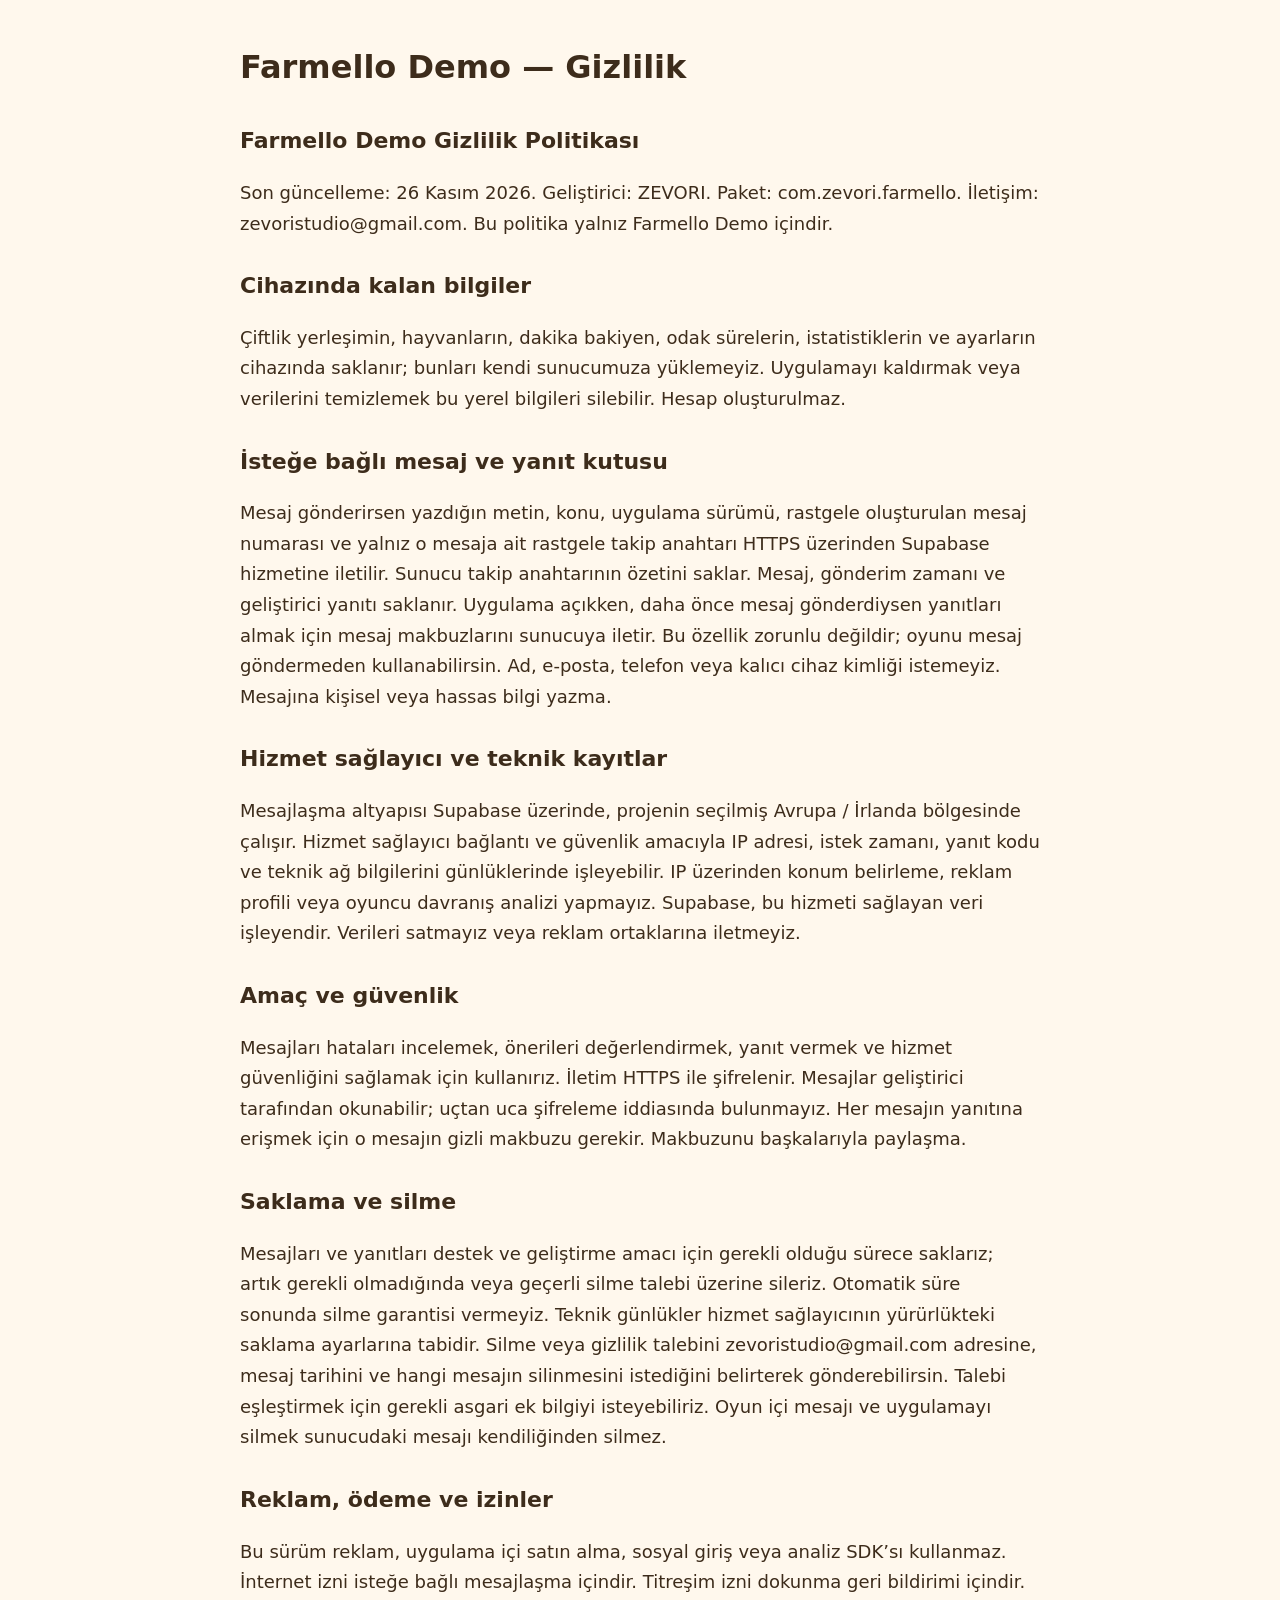
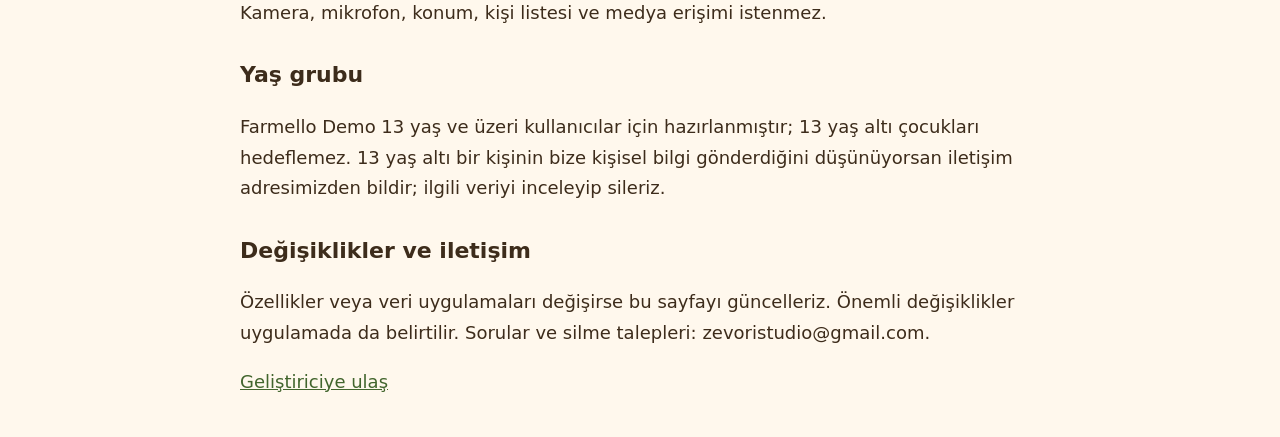
==== farmello/index.html @ 0b20a4b3 "Add initial HTML structure for Farmello Demo privacy policyAdd Farmello Demo privacy policy" ====
<!doctype html><html lang="tr"><meta charset="utf-8"><meta name="viewport" content="width=device-width,initial-scale=1"><title>Farmello Demo — Gizlilik</title><style>body{max-width:800px;margin:40px auto;padding:0 24px;background:#fff8ed;color:#3d2c1b;font:18px/1.7 system-ui}h1{font-size:32px}h2{font-size:22px;margin-top:28px}a{color:#42652d}</style><h1>Farmello Demo — Gizlilik</h1><section><h2>Farmello Demo Gizlilik Politikası</h2><p>Son güncelleme: 26 Kasım 2026. Geliştirici: ZEVORI. Paket: com.zevori.farmello. İletişim: zevoristudio@gmail.com. Bu politika yalnız Farmello Demo içindir.</p></section><section><h2>Cihazında kalan bilgiler</h2><p>Çiftlik yerleşimin, hayvanların, dakika bakiyen, odak sürelerin, istatistiklerin ve ayarların cihazında saklanır; bunları kendi sunucumuza yüklemeyiz. Uygulamayı kaldırmak veya verilerini temizlemek bu yerel bilgileri silebilir. Hesap oluşturulmaz.</p></section><section><h2>İsteğe bağlı mesaj ve yanıt kutusu</h2><p>Mesaj gönderirsen yazdığın metin, konu, uygulama sürümü, rastgele oluşturulan mesaj numarası ve yalnız o mesaja ait rastgele takip anahtarı HTTPS üzerinden Supabase hizmetine iletilir. Sunucu takip anahtarının özetini saklar. Mesaj, gönderim zamanı ve geliştirici yanıtı saklanır. Uygulama açıkken, daha önce mesaj gönderdiysen yanıtları almak için mesaj makbuzlarını sunucuya iletir. Bu özellik zorunlu değildir; oyunu mesaj göndermeden kullanabilirsin. Ad, e-posta, telefon veya kalıcı cihaz kimliği istemeyiz. Mesajına kişisel veya hassas bilgi yazma.</p></section><section><h2>Hizmet sağlayıcı ve teknik kayıtlar</h2><p>Mesajlaşma altyapısı Supabase üzerinde, projenin seçilmiş Avrupa / İrlanda bölgesinde çalışır. Hizmet sağlayıcı bağlantı ve güvenlik amacıyla IP adresi, istek zamanı, yanıt kodu ve teknik ağ bilgilerini günlüklerinde işleyebilir. IP üzerinden konum belirleme, reklam profili veya oyuncu davranış analizi yapmayız. Supabase, bu hizmeti sağlayan veri işleyendir. Verileri satmayız veya reklam ortaklarına iletmeyiz.</p></section><section><h2>Amaç ve güvenlik</h2><p>Mesajları hataları incelemek, önerileri değerlendirmek, yanıt vermek ve hizmet güvenliğini sağlamak için kullanırız. İletim HTTPS ile şifrelenir. Mesajlar geliştirici tarafından okunabilir; uçtan uca şifreleme iddiasında bulunmayız. Her mesajın yanıtına erişmek için o mesajın gizli makbuzu gerekir. Makbuzunu başkalarıyla paylaşma.</p></section><section><h2>Saklama ve silme</h2><p>Mesajları ve yanıtları destek ve geliştirme amacı için gerekli olduğu sürece saklarız; artık gerekli olmadığında veya geçerli silme talebi üzerine sileriz. Otomatik süre sonunda silme garantisi vermeyiz. Teknik günlükler hizmet sağlayıcının yürürlükteki saklama ayarlarına tabidir. Silme veya gizlilik talebini zevoristudio@gmail.com adresine, mesaj tarihini ve hangi mesajın silinmesini istediğini belirterek gönderebilirsin. Talebi eşleştirmek için gerekli asgari ek bilgiyi isteyebiliriz. Oyun içi mesajı ve uygulamayı silmek sunucudaki mesajı kendiliğinden silmez.</p></section><section><h2>Reklam, ödeme ve izinler</h2><p>Bu sürüm reklam, uygulama içi satın alma, sosyal giriş veya analiz SDK’sı kullanmaz. İnternet izni isteğe bağlı mesajlaşma içindir. Titreşim izni dokunma geri bildirimi içindir. Kamera, mikrofon, konum, kişi listesi ve medya erişimi istenmez.</p></section><section><h2>Yaş grubu</h2><p>Farmello Demo 13 yaş ve üzeri kullanıcılar için hazırlanmıştır; 13 yaş altı çocukları hedeflemez. 13 yaş altı bir kişinin bize kişisel bilgi gönderdiğini düşünüyorsan iletişim adresimizden bildir; ilgili veriyi inceleyip sileriz.</p></section><section><h2>Değişiklikler ve iletişim</h2><p>Özellikler veya veri uygulamaları değişirse bu sayfayı güncelleriz. Önemli değişiklikler uygulamada da belirtilir. Sorular ve silme talepleri: zevoristudio@gmail.com.</p></section><p><a href="mailto:zevoristudio@gmail.com">Geliştiriciye ulaş</a></p></html>
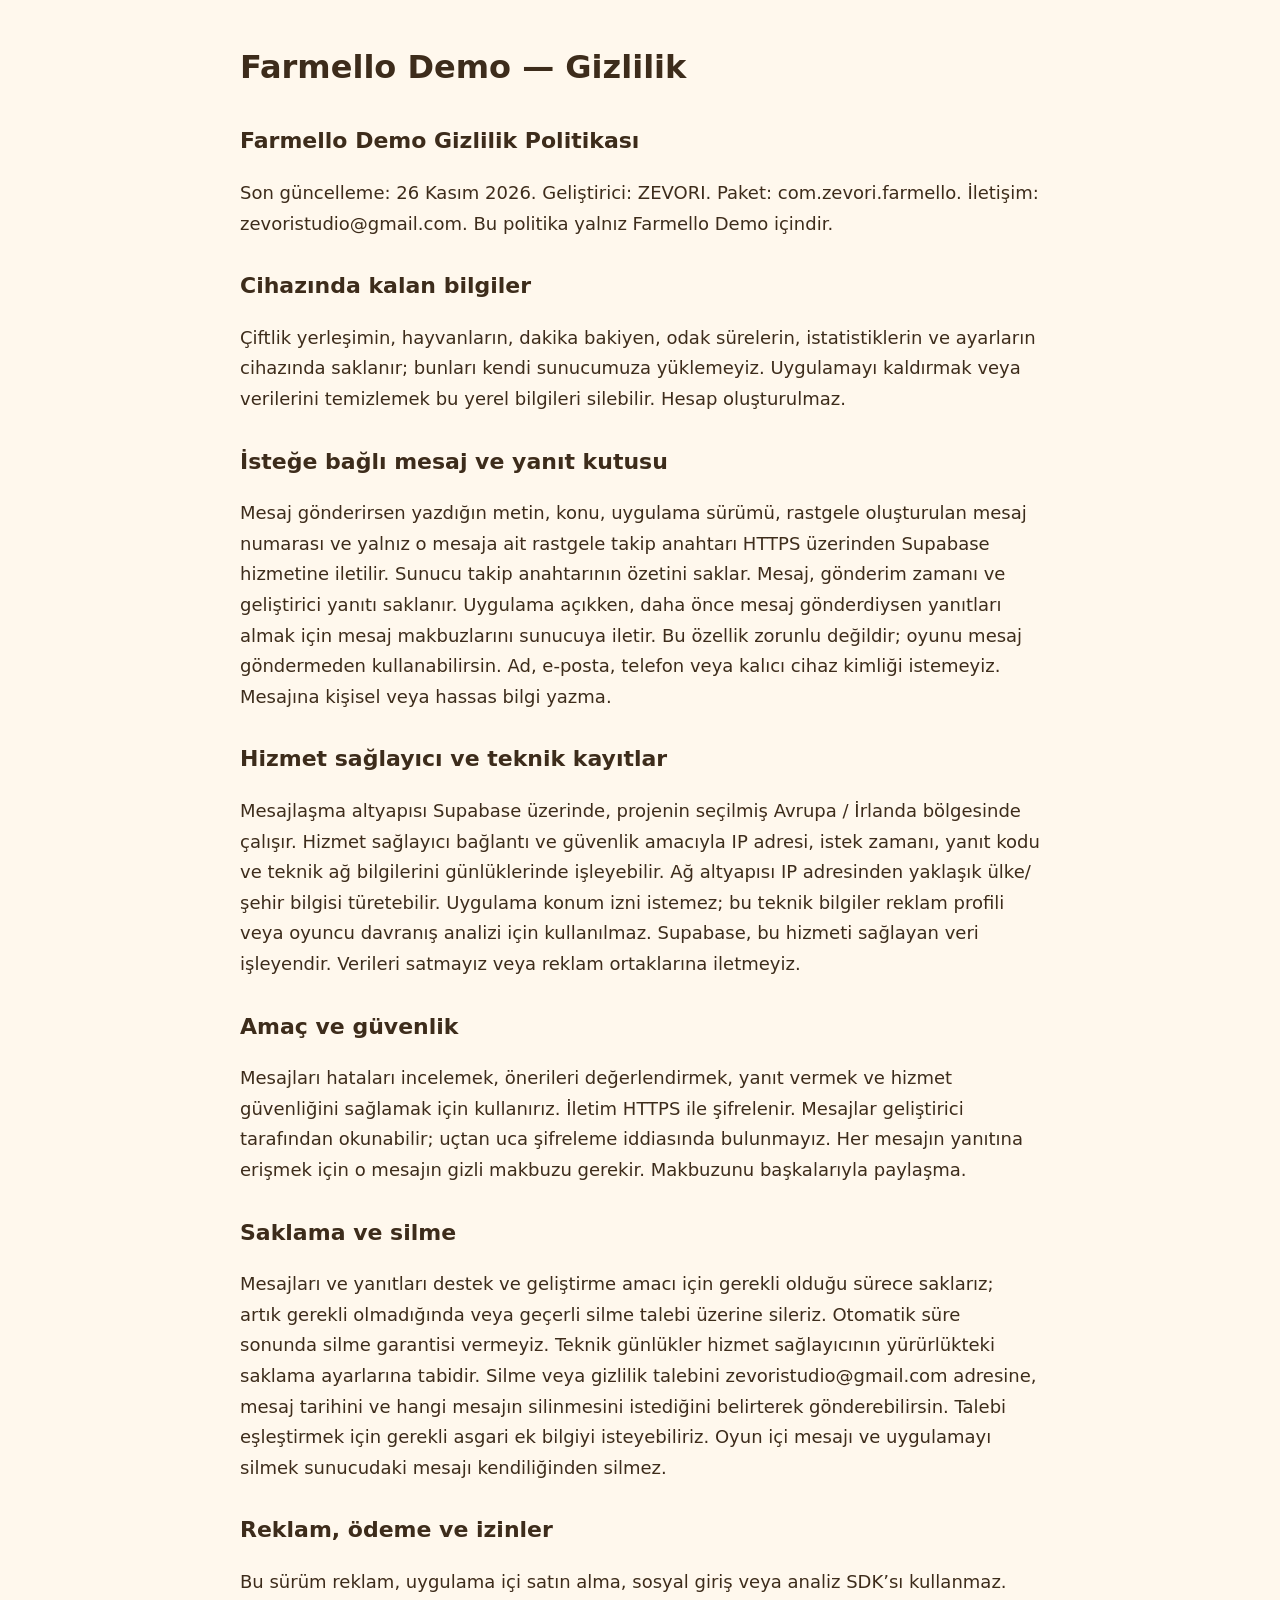
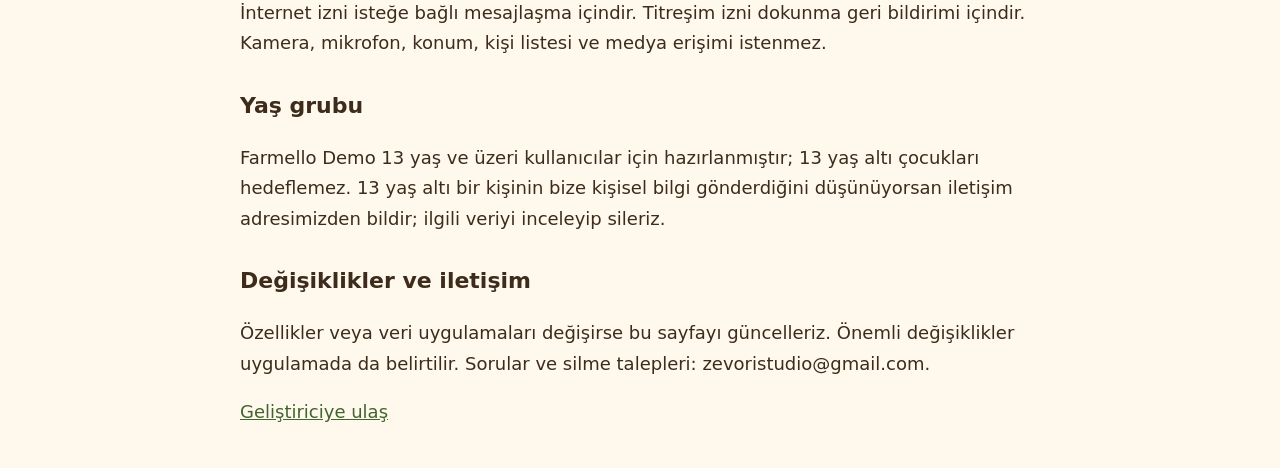
==== commit bbbfa258: "Clarify infrastructure network metadata" ====
--- a/farmello/index.html
+++ b/farmello/index.html
@@ -1 +1 @@
-<!doctype html><html lang="tr"><meta charset="utf-8"><meta name="viewport" content="width=device-width,initial-scale=1"><title>Farmello Demo — Gizlilik</title><style>body{max-width:800px;margin:40px auto;padding:0 24px;background:#fff8ed;color:#3d2c1b;font:18px/1.7 system-ui}h1{font-size:32px}h2{font-size:22px;margin-top:28px}a{color:#42652d}</style><h1>Farmello Demo — Gizlilik</h1><section><h2>Farmello Demo Gizlilik Politikası</h2><p>Son güncelleme: 26 Kasım 2026. Geliştirici: ZEVORI. Paket: com.zevori.farmello. İletişim: zevoristudio@gmail.com. Bu politika yalnız Farmello Demo içindir.</p></section><section><h2>Cihazında kalan bilgiler</h2><p>Çiftlik yerleşimin, hayvanların, dakika bakiyen, odak sürelerin, istatistiklerin ve ayarların cihazında saklanır; bunları kendi sunucumuza yüklemeyiz. Uygulamayı kaldırmak veya verilerini temizlemek bu yerel bilgileri silebilir. Hesap oluşturulmaz.</p></section><section><h2>İsteğe bağlı mesaj ve yanıt kutusu</h2><p>Mesaj gönderirsen yazdığın metin, konu, uygulama sürümü, rastgele oluşturulan mesaj numarası ve yalnız o mesaja ait rastgele takip anahtarı HTTPS üzerinden Supabase hizmetine iletilir. Sunucu takip anahtarının özetini saklar. Mesaj, gönderim zamanı ve geliştirici yanıtı saklanır. Uygulama açıkken, daha önce mesaj gönderdiysen yanıtları almak için mesaj makbuzlarını sunucuya iletir. Bu özellik zorunlu değildir; oyunu mesaj göndermeden kullanabilirsin. Ad, e-posta, telefon veya kalıcı cihaz kimliği istemeyiz. Mesajına kişisel veya hassas bilgi yazma.</p></section><section><h2>Hizmet sağlayıcı ve teknik kayıtlar</h2><p>Mesajlaşma altyapısı Supabase üzerinde, projenin seçilmiş Avrupa / İrlanda bölgesinde çalışır. Hizmet sağlayıcı bağlantı ve güvenlik amacıyla IP adresi, istek zamanı, yanıt kodu ve teknik ağ bilgilerini günlüklerinde işleyebilir. IP üzerinden konum belirleme, reklam profili veya oyuncu davranış analizi yapmayız. Supabase, bu hizmeti sağlayan veri işleyendir. Verileri satmayız veya reklam ortaklarına iletmeyiz.</p></section><section><h2>Amaç ve güvenlik</h2><p>Mesajları hataları incelemek, önerileri değerlendirmek, yanıt vermek ve hizmet güvenliğini sağlamak için kullanırız. İletim HTTPS ile şifrelenir. Mesajlar geliştirici tarafından okunabilir; uçtan uca şifreleme iddiasında bulunmayız. Her mesajın yanıtına erişmek için o mesajın gizli makbuzu gerekir. Makbuzunu başkalarıyla paylaşma.</p></section><section><h2>Saklama ve silme</h2><p>Mesajları ve yanıtları destek ve geliştirme amacı için gerekli olduğu sürece saklarız; artık gerekli olmadığında veya geçerli silme talebi üzerine sileriz. Otomatik süre sonunda silme garantisi vermeyiz. Teknik günlükler hizmet sağlayıcının yürürlükteki saklama ayarlarına tabidir. Silme veya gizlilik talebini zevoristudio@gmail.com adresine, mesaj tarihini ve hangi mesajın silinmesini istediğini belirterek gönderebilirsin. Talebi eşleştirmek için gerekli asgari ek bilgiyi isteyebiliriz. Oyun içi mesajı ve uygulamayı silmek sunucudaki mesajı kendiliğinden silmez.</p></section><section><h2>Reklam, ödeme ve izinler</h2><p>Bu sürüm reklam, uygulama içi satın alma, sosyal giriş veya analiz SDK’sı kullanmaz. İnternet izni isteğe bağlı mesajlaşma içindir. Titreşim izni dokunma geri bildirimi içindir. Kamera, mikrofon, konum, kişi listesi ve medya erişimi istenmez.</p></section><section><h2>Yaş grubu</h2><p>Farmello Demo 13 yaş ve üzeri kullanıcılar için hazırlanmıştır; 13 yaş altı çocukları hedeflemez. 13 yaş altı bir kişinin bize kişisel bilgi gönderdiğini düşünüyorsan iletişim adresimizden bildir; ilgili veriyi inceleyip sileriz.</p></section><section><h2>Değişiklikler ve iletişim</h2><p>Özellikler veya veri uygulamaları değişirse bu sayfayı güncelleriz. Önemli değişiklikler uygulamada da belirtilir. Sorular ve silme talepleri: zevoristudio@gmail.com.</p></section><p><a href="mailto:zevoristudio@gmail.com">Geliştiriciye ulaş</a></p></html>
+<!doctype html><html lang="tr"><meta charset="utf-8"><meta name="viewport" content="width=device-width,initial-scale=1"><title>Farmello Demo — Gizlilik</title><style>body{max-width:800px;margin:40px auto;padding:0 24px;background:#fff8ed;color:#3d2c1b;font:18px/1.7 system-ui}h1{font-size:32px}h2{font-size:22px;margin-top:28px}a{color:#42652d}</style><h1>Farmello Demo — Gizlilik</h1><section><h2>Farmello Demo Gizlilik Politikası</h2><p>Son güncelleme: 26 Kasım 2026. Geliştirici: ZEVORI. Paket: com.zevori.farmello. İletişim: zevoristudio@gmail.com. Bu politika yalnız Farmello Demo içindir.</p></section><section><h2>Cihazında kalan bilgiler</h2><p>Çiftlik yerleşimin, hayvanların, dakika bakiyen, odak sürelerin, istatistiklerin ve ayarların cihazında saklanır; bunları kendi sunucumuza yüklemeyiz. Uygulamayı kaldırmak veya verilerini temizlemek bu yerel bilgileri silebilir. Hesap oluşturulmaz.</p></section><section><h2>İsteğe bağlı mesaj ve yanıt kutusu</h2><p>Mesaj gönderirsen yazdığın metin, konu, uygulama sürümü, rastgele oluşturulan mesaj numarası ve yalnız o mesaja ait rastgele takip anahtarı HTTPS üzerinden Supabase hizmetine iletilir. Sunucu takip anahtarının özetini saklar. Mesaj, gönderim zamanı ve geliştirici yanıtı saklanır. Uygulama açıkken, daha önce mesaj gönderdiysen yanıtları almak için mesaj makbuzlarını sunucuya iletir. Bu özellik zorunlu değildir; oyunu mesaj göndermeden kullanabilirsin. Ad, e-posta, telefon veya kalıcı cihaz kimliği istemeyiz. Mesajına kişisel veya hassas bilgi yazma.</p></section><section><h2>Hizmet sağlayıcı ve teknik kayıtlar</h2><p>Mesajlaşma altyapısı Supabase üzerinde, projenin seçilmiş Avrupa / İrlanda bölgesinde çalışır. Hizmet sağlayıcı bağlantı ve güvenlik amacıyla IP adresi, istek zamanı, yanıt kodu ve teknik ağ bilgilerini günlüklerinde işleyebilir. Ağ altyapısı IP adresinden yaklaşık ülke/şehir bilgisi türetebilir. Uygulama konum izni istemez; bu teknik bilgiler reklam profili veya oyuncu davranış analizi için kullanılmaz. Supabase, bu hizmeti sağlayan veri işleyendir. Verileri satmayız veya reklam ortaklarına iletmeyiz.</p></section><section><h2>Amaç ve güvenlik</h2><p>Mesajları hataları incelemek, önerileri değerlendirmek, yanıt vermek ve hizmet güvenliğini sağlamak için kullanırız. İletim HTTPS ile şifrelenir. Mesajlar geliştirici tarafından okunabilir; uçtan uca şifreleme iddiasında bulunmayız. Her mesajın yanıtına erişmek için o mesajın gizli makbuzu gerekir. Makbuzunu başkalarıyla paylaşma.</p></section><section><h2>Saklama ve silme</h2><p>Mesajları ve yanıtları destek ve geliştirme amacı için gerekli olduğu sürece saklarız; artık gerekli olmadığında veya geçerli silme talebi üzerine sileriz. Otomatik süre sonunda silme garantisi vermeyiz. Teknik günlükler hizmet sağlayıcının yürürlükteki saklama ayarlarına tabidir. Silme veya gizlilik talebini zevoristudio@gmail.com adresine, mesaj tarihini ve hangi mesajın silinmesini istediğini belirterek gönderebilirsin. Talebi eşleştirmek için gerekli asgari ek bilgiyi isteyebiliriz. Oyun içi mesajı ve uygulamayı silmek sunucudaki mesajı kendiliğinden silmez.</p></section><section><h2>Reklam, ödeme ve izinler</h2><p>Bu sürüm reklam, uygulama içi satın alma, sosyal giriş veya analiz SDK’sı kullanmaz. İnternet izni isteğe bağlı mesajlaşma içindir. Titreşim izni dokunma geri bildirimi içindir. Kamera, mikrofon, konum, kişi listesi ve medya erişimi istenmez.</p></section><section><h2>Yaş grubu</h2><p>Farmello Demo 13 yaş ve üzeri kullanıcılar için hazırlanmıştır; 13 yaş altı çocukları hedeflemez. 13 yaş altı bir kişinin bize kişisel bilgi gönderdiğini düşünüyorsan iletişim adresimizden bildir; ilgili veriyi inceleyip sileriz.</p></section><section><h2>Değişiklikler ve iletişim</h2><p>Özellikler veya veri uygulamaları değişirse bu sayfayı güncelleriz. Önemli değişiklikler uygulamada da belirtilir. Sorular ve silme talepleri: zevoristudio@gmail.com.</p></section><p><a href="mailto:zevoristudio@gmail.com">Geliştiriciye ulaş</a></p></html>
